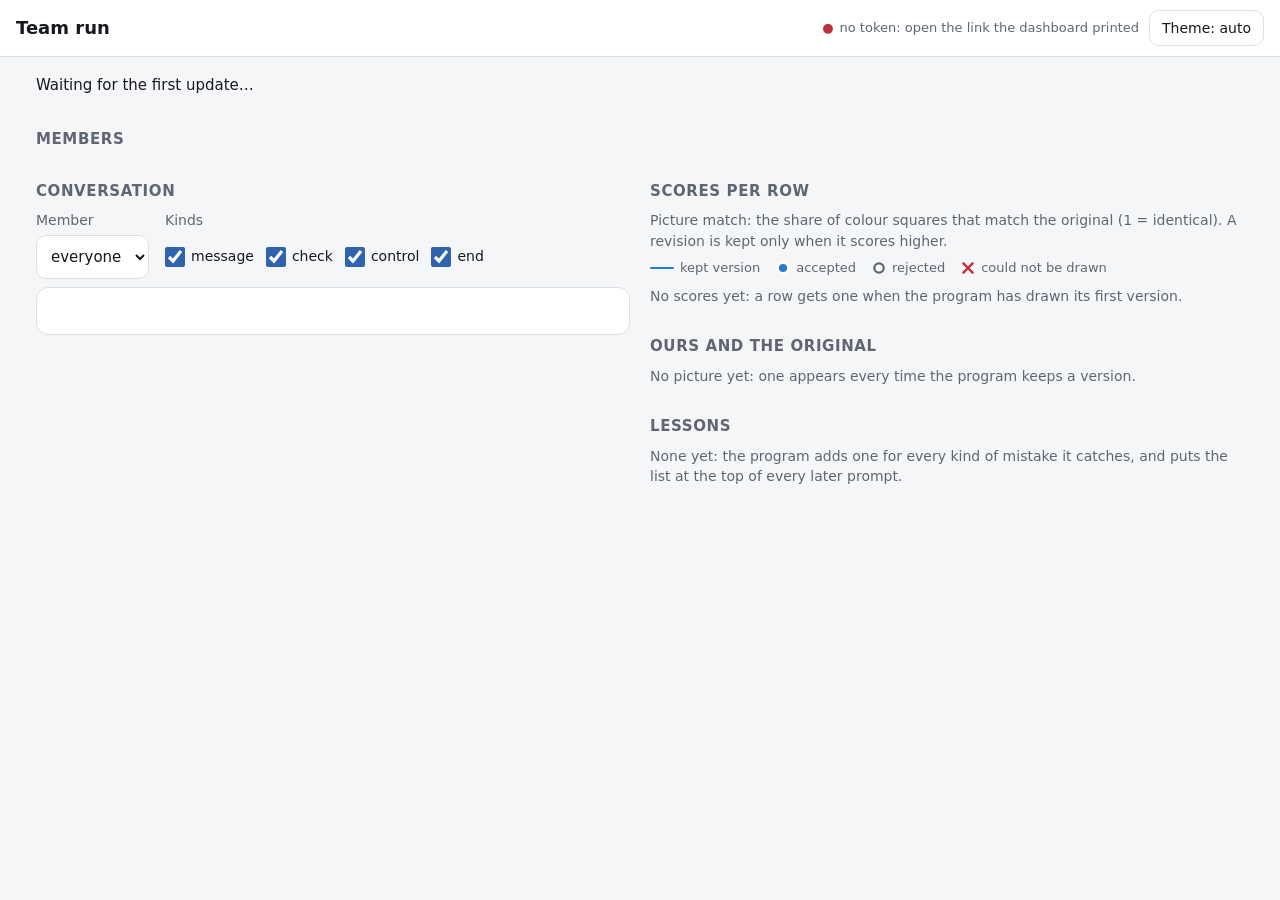
==== herdr_py/web/dashboard/index.html @ 601d3ebc "dashboard: a live, read-only page for a team run, phone first python3 -m herdr_py.dashboard RUN_DIR " ====
<!doctype html>
<html lang="en">
<head>
<meta charset="utf-8">
<meta name="viewport" content="width=device-width,initial-scale=1,viewport-fit=cover">
<meta name="color-scheme" content="dark light">
<title>Team run</title>
<link rel="icon" href="icon.svg" type="image/svg+xml">
<link rel="stylesheet" href="dashboard.css">
</head>
<body>
<a class="skip" href="#timeline">Skip to the conversation</a>
<header class="bar">
  <div class="brand">
    <h1>Team run</h1>
    <span id="run-name" class="run-name"></span>
  </div>
  <div class="tools">
    <span id="conn" class="conn" role="status" aria-live="polite">connecting…</span>
    <button id="theme" type="button" class="small">Theme: auto</button>
  </div>
</header>
<main class="layout">
  <section class="status" aria-labelledby="status-h">
    <h2 id="status-h" class="sr-only">Status</h2>
    <p id="progress" class="progress">Waiting for the first update…</p>
    <ul id="tiles" class="tiles"></ul>
  </section>

  <section class="members-sec" aria-labelledby="members-h">
    <h2 id="members-h">Members</h2>
    <p id="members-note" class="note" hidden></p>
    <ul id="members" class="members"></ul>
  </section>

  <section class="scores-sec" aria-labelledby="scores-h">
    <h2 id="scores-h">Scores per row</h2>
    <p class="note">Picture match: the share of colour squares that match the original (1 = identical). A revision is
      kept only when it scores higher.</p>
    <ul class="legend" aria-label="Legend">
      <li><svg class="key" viewBox="0 0 24 12" aria-hidden="true"><line class="kept-line" x1="1" y1="6" x2="23" y2="6"></line></svg>kept version</li>
      <li><svg class="key" viewBox="0 0 12 12" aria-hidden="true"><circle class="dot-accepted" cx="6" cy="6" r="4.5"></circle></svg>accepted</li>
      <li><svg class="key" viewBox="0 0 12 12" aria-hidden="true"><circle class="dot-rejected" cx="6" cy="6" r="4"></circle></svg>rejected</li>
      <li><svg class="key" viewBox="0 0 12 12" aria-hidden="true"><path class="cross" d="M2 2 L10 10 M10 2 L2 10"></path></svg>could not be drawn</li>
    </ul>
    <p id="scores-empty" class="note">No scores yet: a row gets one when the program has drawn its first version.</p>
    <div id="charts" class="charts"></div>
    <div id="tip" class="tip" role="tooltip" hidden></div>
  </section>

  <section class="pictures-sec" aria-labelledby="pictures-h">
    <h2 id="pictures-h">Ours and the original</h2>
    <p id="pictures-empty" class="note">No picture yet: one appears every time the program keeps a version.</p>
    <div id="pictures" hidden>
      <div class="stepper">
        <button id="prev" type="button" class="small" aria-label="Earlier picture">‹</button>
        <input id="step" type="range" min="0" max="0" value="0" step="1" aria-label="Kept picture">
        <button id="next" type="button" class="small" aria-label="Later picture">›</button>
      </div>
      <p id="step-label" class="caption" aria-live="polite"></p>
      <div class="pair">
        <figure>
          <img id="pic-ours" alt="" decoding="async">
          <p id="miss-ours" class="note" hidden></p>
          <figcaption id="cap-ours"></figcaption>
        </figure>
        <figure>
          <img id="pic-original" alt="" decoding="async">
          <p id="miss-original" class="note" hidden></p>
          <figcaption id="cap-original"></figcaption>
        </figure>
      </div>
    </div>
  </section>

  <section class="talk-sec" aria-labelledby="talk-h">
    <h2 id="talk-h">Conversation</h2>
    <div class="filters">
      <label class="field">Member
        <select id="f-member"><option value="">everyone</option></select>
      </label>
      <fieldset class="kinds">
        <legend>Kinds</legend>
        <label><input type="checkbox" name="kind" value="message" checked> message</label>
        <label><input type="checkbox" name="kind" value="check" checked> check</label>
        <label><input type="checkbox" name="kind" value="control" checked> control</label>
        <label><input type="checkbox" name="kind" value="end" checked> end</label>
      </fieldset>
    </div>
    <p id="talk-count" class="note"></p>
    <ol id="timeline" class="timeline" tabindex="0" role="log" aria-label="Conversation, oldest first"></ol>
    <button id="latest" type="button" class="small latest" hidden>New lines below: jump to the latest</button>
  </section>

  <section class="lessons-sec" aria-labelledby="lessons-h">
    <h2 id="lessons-h">Lessons</h2>
    <p id="lessons-empty" class="note">None yet: the program adds one for every kind of mistake it catches, and puts the
      list at the top of every later prompt.</p>
    <ol id="lessons" class="lessons"></ol>
  </section>
</main>

<template id="member-tpl">
  <li class="member">
    <div class="m-head"><strong class="m-name"></strong><span class="chip"></span><span class="m-since note"></span></div>
    <dl class="m-stats">
      <div><dt>tokens</dt><dd class="m-tokens"></dd></div>
      <div><dt>turns</dt><dd class="m-turns"></dd></div>
      <div><dt>sessions</dt><dd class="m-sessions"></dd></div>
    </dl>
    <dl class="m-counters" hidden></dl>
    <p class="m-pending" hidden></p>
    <p class="m-words-label note"></p>
    <p class="m-words"></p>
  </li>
</template>
<script src="dashboard.js"></script>
</body>
</html>
---- herdr_py/web/dashboard/dashboard.css ----
/* herdr-py team dashboard. Dark by default, light by the system setting or the theme button.
   Every text and mark colour pair was checked: text >= 4.5:1, chart marks and focus rings >= 3:1. */
:root {
  color-scheme: dark;
  --bg: #121418; --panel: #1b1e24; --line: #2c313a; --text: #e3e6eb; --muted: #9aa3ae;
  --accent: #3b74c4; --series: #3987e5; --ok: #3f9c5a; --warn: #c79a2e; --bad: #dc5f6a; --chip-ink: #101214;
  --radius: 12px; --gap: 12px; --tap: 44px;
  font-family: system-ui, -apple-system, BlinkMacSystemFont, "Segoe UI", "PingFang TC", "Noto Sans CJK TC", sans-serif;
}
@media (prefers-color-scheme: light) {
  :root:not([data-theme="dark"]) {
    color-scheme: light;
    --bg: #f5f6f8; --panel: #ffffff; --line: #dde1e6; --text: #15181d; --muted: #5d6673;
    --accent: #2f63ad; --series: #2a78d6; --ok: #2f8048; --warn: #8a6612; --bad: #b8323f; --chip-ink: #ffffff;
  }
}
:root[data-theme="light"] {
  color-scheme: light;
  --bg: #f5f6f8; --panel: #ffffff; --line: #dde1e6; --text: #15181d; --muted: #5d6673;
  --accent: #2f63ad; --series: #2a78d6; --ok: #2f8048; --warn: #8a6612; --bad: #b8323f; --chip-ink: #ffffff;
}

* { box-sizing: border-box; }
[hidden] { display: none !important; }
html, body { margin: 0; background: var(--bg); color: var(--text); }
body { font-size: 16px; line-height: 1.45; -webkit-text-size-adjust: 100%; }
h1, h2, h3 { margin: 0; }
ul, ol { list-style: none; margin: 0; padding: 0; }
.sr-only { position: absolute; width: 1px; height: 1px; overflow: hidden; clip: rect(0 0 0 0); white-space: nowrap; }
.skip { position: absolute; left: 16px; top: -48px; z-index: 5; padding: 8px 12px; background: var(--panel); color: var(--text);
  border: 1px solid var(--accent); border-radius: 8px; }
.skip:focus { top: 8px; }
:focus-visible { outline: 2px solid var(--accent); outline-offset: 2px; }
.note { margin: 4px 0 8px; color: var(--muted); font-size: 14px; }

/* header */
.bar { position: sticky; top: 0; z-index: 3; display: flex; flex-wrap: wrap; align-items: center; justify-content: space-between;
  gap: 8px var(--gap); padding: 10px 16px; padding-top: max(10px, env(safe-area-inset-top));
  background: var(--panel); border-bottom: 1px solid var(--line); }
.brand { display: flex; align-items: baseline; gap: 10px; min-width: 0; }
.bar h1 { font-size: 18px; white-space: nowrap; }
.run-name { color: var(--muted); font-size: 14px; overflow-wrap: anywhere; }
.tools { display: flex; align-items: center; gap: 10px; }
.conn { font-size: 13px; color: var(--muted); }
.conn::before { content: "●"; margin-right: 6px; color: var(--muted); }
.conn[data-state="ok"]::before { color: var(--ok); }
.conn[data-state="bad"]::before { color: var(--bad); }
button { min-height: var(--tap); padding: 0 14px; border-radius: 10px; border: 1px solid var(--line); background: transparent;
  color: var(--text); font: inherit; font-size: 15px; cursor: pointer; }
button.small { min-height: 36px; padding: 0 12px; font-size: 14px; }
button:disabled { opacity: .45; cursor: default; }

/* layout: one column under 700px */
.layout { display: grid; grid-template-columns: minmax(0, 1fr); gap: 4px var(--gap); max-width: 1240px; margin: 0 auto;
  padding: 8px 16px 48px; }
.layout > section { min-width: 0; }
.layout h2 { font-size: 15px; color: var(--muted); margin: 18px 0 8px; text-transform: uppercase; letter-spacing: .04em; }

/* status and final numbers */
.status { padding-top: 10px; }
.progress { margin: 0 0 10px; font-size: 15px; }
.progress strong { font-weight: 600; }
.tiles { display: flex; flex-wrap: wrap; gap: 8px; }
.tile { flex: 1 1 140px; min-width: 0; padding: 10px 12px; background: var(--panel); border: 1px solid var(--line); border-radius: var(--radius); }
.tile .label { display: block; color: var(--muted); font-size: 13px; }
.tile .value { display: block; font-size: 26px; font-weight: 600; line-height: 1.2; }
.tile .sub { display: block; color: var(--muted); font-size: 13px; overflow-wrap: anywhere; }

/* members */
.members { display: grid; grid-template-columns: minmax(0, 1fr); gap: var(--gap); }
.member { background: var(--panel); border: 1px solid var(--line); border-radius: var(--radius); padding: 12px; min-width: 0; }
.member[data-group="blocked"], .member[data-group="error"] { border-color: var(--bad); }
.m-head { display: flex; flex-wrap: wrap; align-items: center; gap: 8px; }
.m-name { font-size: 17px; overflow-wrap: anywhere; }
.m-since { margin: 0; font-size: 13px; }
.chip { padding: 2px 10px; border-radius: 999px; font-size: 13px; font-weight: 600; background: var(--muted); color: var(--chip-ink); }
.chip[data-group="working"] { background: var(--warn); }
.chip[data-group="idle"] { background: var(--ok); }
.chip[data-group="blocked"], .chip[data-group="error"] { background: var(--bad); }
.m-stats, .m-counters { display: flex; flex-wrap: wrap; gap: 4px 18px; margin: 10px 0 0; }
.m-stats div, .m-counters div { display: flex; flex-direction: column-reverse; }
.m-stats dt, .m-counters dt { color: var(--muted); font-size: 13px; }
.m-stats dd, .m-counters dd { margin: 0; font-size: 17px; font-weight: 600; font-variant-numeric: tabular-nums; }
.m-counters dd { font-size: 15px; }
.m-pending { margin: 10px 0 0; padding: 8px 10px; border-left: 3px solid var(--bad); font-size: 14px; overflow-wrap: anywhere; }
.m-words-label { margin: 10px 0 2px; font-size: 13px; }
.m-words { margin: 0; font-family: ui-monospace, SFMono-Regular, Menlo, monospace; font-size: 13px; white-space: pre-wrap;
  overflow-wrap: anywhere; max-height: 7.5em; overflow: hidden; }

/* charts */
.scores-sec { position: relative; }
.legend { display: flex; flex-wrap: wrap; gap: 4px 16px; margin: 0 0 8px; font-size: 13px; color: var(--muted); }
.legend li { display: flex; align-items: center; gap: 6px; }
.key { width: 14px; height: 14px; overflow: visible; }
.legend li:first-child .key { width: 24px; }
.charts { display: grid; gap: var(--gap); }
.chart { background: var(--panel); border: 1px solid var(--line); border-radius: var(--radius); padding: 10px 12px 6px; min-width: 0; }
.chart h3 { font-size: 15px; font-weight: 600; }
.chart .sub { margin: 0; color: var(--muted); font-size: 13px; }
.chart svg { display: block; width: 100%; height: auto; overflow: visible; }
.grid-line { stroke: var(--line); stroke-width: 1; }
.axis-text { fill: var(--muted); font-size: 12px; font-variant-numeric: tabular-nums; }
.axis-text.strong { fill: var(--text); }
.value-text { fill: var(--text); font-size: 12px; font-weight: 600; font-variant-numeric: tabular-nums; }
.kept-line { fill: none; stroke: var(--series); stroke-width: 2; stroke-linejoin: round; stroke-linecap: round; }
.dot-accepted { fill: var(--series); stroke: var(--panel); stroke-width: 2; }
.dot-rejected { fill: var(--panel); stroke: var(--muted); stroke-width: 2; }
.cross { fill: none; stroke: var(--bad); stroke-width: 2; stroke-linecap: round; }
.hit { fill: transparent; cursor: pointer; }
.hit:focus { outline: none; }
.hit:focus-visible { stroke: var(--accent); stroke-width: 2; }
.table-view { margin: 4px 0 6px; font-size: 14px; }
.table-view summary { cursor: pointer; color: var(--muted); min-height: 32px; display: flex; align-items: center; }
.table-wrap { overflow-x: auto; }
.table-view table { width: 100%; border-collapse: collapse; font-variant-numeric: tabular-nums; }
.table-view th, .table-view td { padding: 4px 6px; text-align: left; border-top: 1px solid var(--line); white-space: nowrap; }
.table-view th { color: var(--muted); font-weight: 600; }
.tip { position: absolute; z-index: 4; max-width: 240px; padding: 8px 10px; background: var(--panel); border: 1px solid var(--line);
  border-radius: 8px; box-shadow: 0 4px 16px rgba(0, 0, 0, .25); font-size: 13px; pointer-events: none; }
.tip strong { display: block; font-size: 15px; }

/* pictures */
.stepper { display: flex; align-items: center; gap: 8px; }
.stepper input { flex: 1; min-width: 0; min-height: var(--tap); accent-color: var(--accent); }
.caption { margin: 4px 0 8px; font-size: 14px; }
.pair { display: grid; grid-template-columns: minmax(0, 1fr); gap: var(--gap); }
figure { margin: 0; background: var(--panel); border: 1px solid var(--line); border-radius: var(--radius); padding: 8px; }
figure img { display: block; width: 100%; height: auto; border-radius: 4px; }
figcaption { margin-top: 6px; color: var(--muted); font-size: 13px; overflow-wrap: anywhere; }

/* conversation */
.filters { display: flex; flex-wrap: wrap; align-items: flex-end; gap: 8px 16px; margin-bottom: 4px; }
.field { display: grid; gap: 4px; font-size: 14px; color: var(--muted); }
select { min-height: var(--tap); padding: 0 10px; border-radius: 10px; border: 1px solid var(--line); background: var(--panel);
  color: var(--text); font: inherit; font-size: 15px; }
.kinds { display: flex; flex-wrap: wrap; gap: 0 12px; margin: 0; padding: 0; border: 0; font-size: 14px; }
.kinds legend { padding: 0; margin-bottom: 4px; color: var(--muted); }
.kinds label { display: flex; align-items: center; gap: 6px; min-height: var(--tap); cursor: pointer; }
.kinds input { width: 20px; height: 20px; margin: 0; accent-color: var(--accent); }
.timeline { position: relative; /* contains the visually hidden " to " spans: without it they stretch the page */
  max-height: 70vh; overflow-y: auto; overscroll-behavior: contain; background: var(--panel); border: 1px solid var(--line);
  border-radius: var(--radius); }
.timeline:empty { min-height: 48px; }
.line { padding: 8px 12px; border-top: 1px solid var(--line); }
.line:first-child { border-top: 0; }
.line-head { display: flex; flex-wrap: wrap; align-items: baseline; gap: 2px 8px; font-size: 14px; }
.line-head time { color: var(--muted); font-size: 13px; font-variant-numeric: tabular-nums; }
.line-head .to { color: var(--muted); }
.kind { padding: 0 8px; border: 1px solid var(--line); border-radius: 999px; font-size: 12px; color: var(--muted); }
.line[data-kind="control"] .kind { border-color: var(--accent); }
.line[data-kind="end"] .kind { border-color: var(--text); color: var(--text); font-weight: 600; }
.line .text { margin: 2px 0 0; white-space: pre-wrap; overflow-wrap: anywhere; font-size: 15px; }
.line[data-kind="check"] .text { color: var(--muted); font-size: 14px; }
.latest { margin-top: 8px; }

/* lessons */
.lessons { display: grid; gap: 8px; }
.lessons li { display: flex; gap: 10px; align-items: baseline; padding: 10px 12px; background: var(--panel);
  border: 1px solid var(--line); border-radius: var(--radius); overflow-wrap: anywhere; }
.lessons .times { flex: none; min-width: 2.6em; padding: 0 6px; border-radius: 999px; background: var(--line); text-align: center;
  font-size: 13px; font-weight: 600; font-variant-numeric: tabular-nums; }

/* wider screens: members side by side, the conversation on the left, scores and pictures on the right (kept last so
   these rules win over the one-column defaults above) */
@media (min-width: 700px) {
  .layout { grid-template-columns: minmax(0, 1fr) minmax(0, 1fr); column-gap: 20px;
    grid-template-areas: "status status" "members members" "talk scores" "talk pictures" "talk lessons" "talk ."; }
  .status { grid-area: status; }
  .members-sec { grid-area: members; }
  .scores-sec { grid-area: scores; }
  .pictures-sec { grid-area: pictures; }
  .lessons-sec { grid-area: lessons; }
  .talk-sec { grid-area: talk; align-self: start; position: sticky; top: 64px; }
  .timeline { max-height: calc(100vh - 270px); }  /* the sticky column (header, filters, count) fits the window */
  .members { grid-template-columns: repeat(auto-fill, minmax(270px, 1fr)); }
}
@media (min-width: 1100px) { .pair { grid-template-columns: minmax(0, 1fr) minmax(0, 1fr); align-items: start; } }
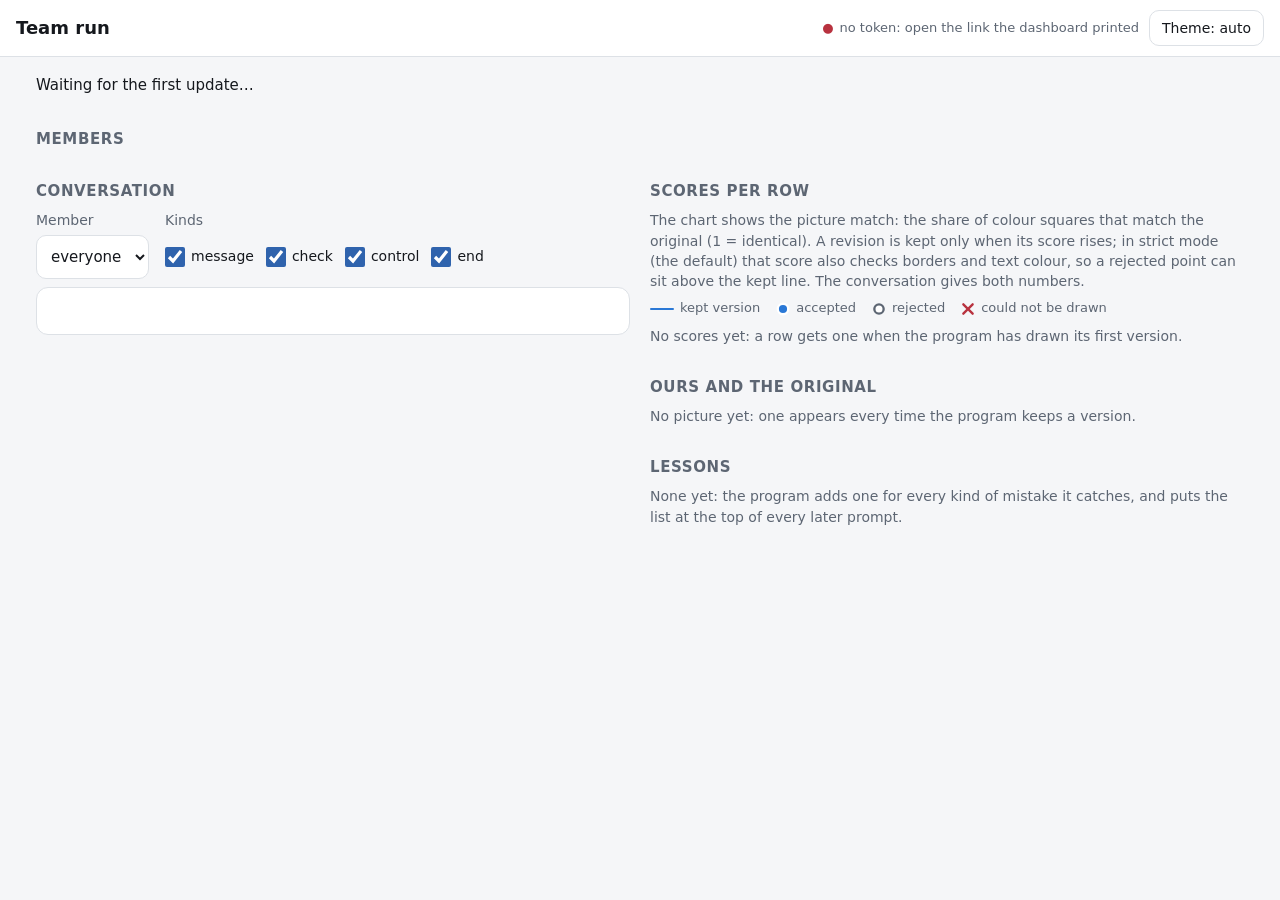
==== commit 612ebfc0: "dashboard: show the strict score and whether it decided; the chart note says the chart is the match" ====
--- a/herdr_py/web/dashboard/index.html
+++ b/herdr_py/web/dashboard/index.html
@@ -35,8 +35,9 @@
 
   <section class="scores-sec" aria-labelledby="scores-h">
     <h2 id="scores-h">Scores per row</h2>
-    <p class="note">Picture match: the share of colour squares that match the original (1 = identical). A revision is
-      kept only when it scores higher.</p>
+    <p class="note">The chart shows the picture match: the share of colour squares that match the original (1 = identical).
+      A revision is kept only when its score rises; in strict mode (the default) that score also checks borders and text
+      colour, so a rejected point can sit above the kept line. The conversation gives both numbers.</p>
     <ul class="legend" aria-label="Legend">
       <li><svg class="key" viewBox="0 0 24 12" aria-hidden="true"><line class="kept-line" x1="1" y1="6" x2="23" y2="6"></line></svg>kept version</li>
       <li><svg class="key" viewBox="0 0 12 12" aria-hidden="true"><circle class="dot-accepted" cx="6" cy="6" r="4.5"></circle></svg>accepted</li>
